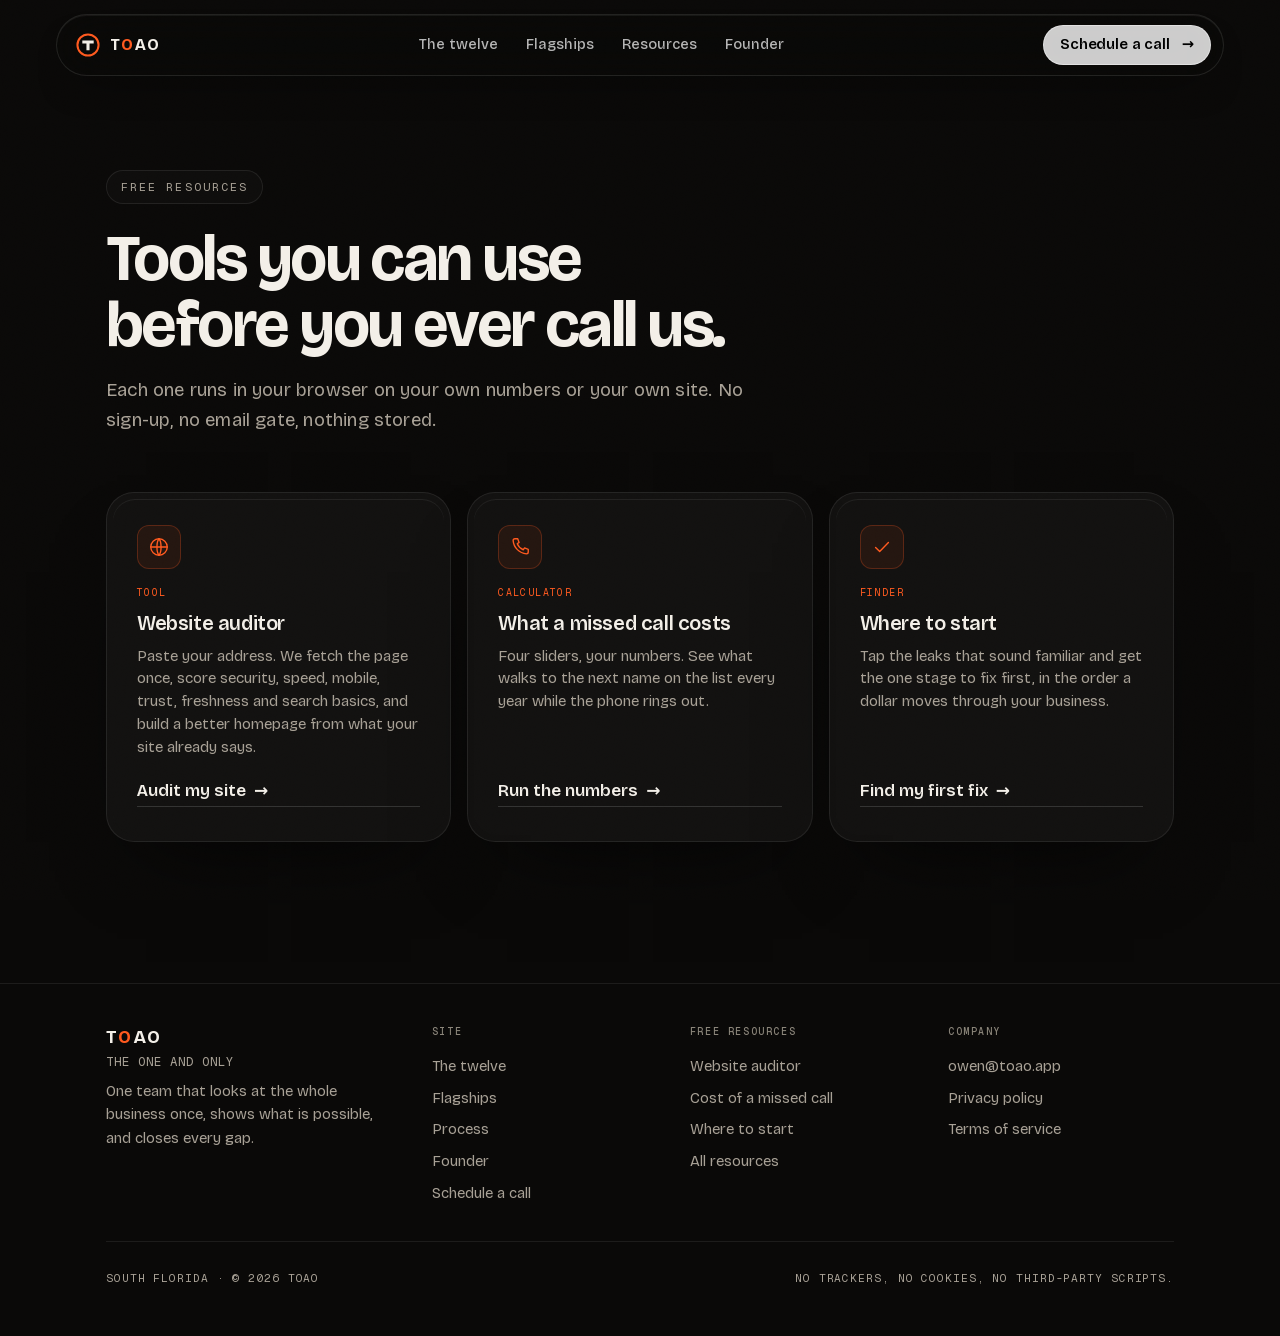
==== resources/index.html @ ac7adb7c "TOAO agency site: hero, demo console, twelve systems, booking calendar, resources, policies" ====
<!doctype html>
<html lang="en">
<head>
<meta charset="utf-8">
<meta name="viewport" content="width=device-width, initial-scale=1">
<title>Free resources · TOAO</title>
<meta name="description" content="Tools you can use before you ever call us: a website auditor, a missed-call cost calculator, and a leak finder.">
<meta property="og:image" content="https://toao.app/assets/og.jpg">
<meta name="twitter:card" content="summary_large_image">
<meta name="theme-color" content="#0a0908">
<link rel="icon" href="data:image/svg+xml,%3Csvg xmlns='http://www.w3.org/2000/svg' viewBox='0 0 64 64'%3E%3Crect width='64' height='64' rx='16' fill='%230a0908'/%3E%3Ccircle cx='32' cy='32' r='21' fill='none' stroke='%23ff5a1f' stroke-width='4.5'/%3E%3Cpath d='M20 23h24v6.5H35.2V44h-6.4V29.5H20z' fill='%23f3efe8'/%3E%3C/svg%3E">
<link rel="stylesheet" href="../assets/fonts.css">
<link rel="stylesheet" href="../styles.css">
<link rel="stylesheet" href="../page.css">
</head>
<body>
<a class="skip" href="#main">Skip to content</a>
<div class="grain" aria-hidden="true"></div>
<header class="nav-wrap">
  <nav class="nav" aria-label="Primary">
    <a class="brand" href="../index.html" aria-label="TOAO home"><span class="brand-mark" aria-hidden="true"><svg viewBox="0 0 64 64" width="26" height="26" aria-hidden="true"><circle class="ring" cx="32" cy="32" r="26"/><path class="tee" d="M18 21h28v7.5H35.8V45h-7.6V28.5H18z"/></svg></span><span class="brand-word">T<em>O</em>AO</span></a>
    <div class="nav-links"><a href="../index.html#journey">The twelve</a><a href="../index.html#flagships">Flagships</a><a href="../resources/index.html">Resources</a><a href="../index.html#founder">Founder</a></div>
    <a class="btn btn-sm btn-glass-light" href="../index.html#schedule">Schedule a call <span class="arrow" aria-hidden="true">→</span></a>
    <button class="burger" id="burger" aria-label="Open menu" aria-expanded="false" aria-controls="menu"><span></span><span></span></button>
  </nav>
</header>
<div class="menu" id="menu" hidden>
  <a href="../index.html#journey" style="--i:0">The twelve</a>
  <a href="../index.html#flagships" style="--i:1">Flagships</a>
  <a href="../resources/index.html" style="--i:2">Resources</a>
  <a href="../index.html#founder" style="--i:3">Founder</a>
  <a href="../index.html#schedule" style="--i:4">Schedule a call</a>
</div>
<main id="main">

<section class="page">
  <div class="wrap">
    <div class="page-head">
      <p class="eyebrow">Free resources</p>
      <h1>Tools you can use before you ever call us.</h1>
      <p class="lede">Each one runs in your browser on your own numbers or your own site. No sign-up, no email gate, nothing stored.</p>
    </div>
    <div class="post-list">
      <a class="bezel post-card" href="website-audit.html"><div class="bezel-in"><div class="post-body"><span class="res-ic"><svg class="glyph" viewBox="0 0 24 24" aria-hidden="true"><circle cx="12" cy="12" r="9"/><path d="M3 12h18M12 3c3 3.5 3 14.5 0 18M12 3c-3 3.5-3 14.5 0 18"/></svg></span><span class="mono">Tool</span><h3>Website auditor</h3><p>Paste your address. We fetch the page once, score security, speed, mobile, trust, freshness and search basics, and build a better homepage from what your site already says.</p><span class="link">Audit my site <span aria-hidden="true">→</span></span></div></div></a>
      <a class="bezel post-card" href="missed-call.html"><div class="bezel-in"><div class="post-body"><span class="res-ic"><svg class="glyph" viewBox="0 0 24 24" aria-hidden="true"><path d="M6.5 3h3l1.5 4-2 1.5a12 12 0 0 0 6.5 6.5L17 13l4 1.5v3a2 2 0 0 1-2 2A16 16 0 0 1 4.5 5a2 2 0 0 1 2-2z"/></svg></span><span class="mono">Calculator</span><h3>What a missed call costs</h3><p>Four sliders, your numbers. See what walks to the next name on the list every year while the phone rings out.</p><span class="link">Run the numbers <span aria-hidden="true">→</span></span></div></div></a>
      <a class="bezel post-card" href="../index.html#leaks"><div class="bezel-in"><div class="post-body"><span class="res-ic"><svg class="glyph" viewBox="0 0 24 24" aria-hidden="true"><path d="M5 12.5l4.5 4.5L19 7"/></svg></span><span class="mono">Finder</span><h3>Where to start</h3><p>Tap the leaks that sound familiar and get the one stage to fix first, in the order a dollar moves through your business.</p><span class="link">Find my first fix <span aria-hidden="true">→</span></span></div></div></a>
    </div>
  </div>
</section>
</main>
<footer class="foot">
  <div class="wrap">
    <div class="foot-cols">
      <div><span class="brand-word">T<em>O</em>AO</span><p class="mono">The One And Only</p><p class="foot-blurb">One team that looks at the whole business once, shows what is possible, and closes every gap.</p></div>
      <div><p class="foot-h">Site</p><a href="../index.html#journey">The twelve</a><a href="../index.html#flagships">Flagships</a><a href="../index.html#process">Process</a><a href="../index.html#founder">Founder</a><a href="../index.html#schedule">Schedule a call</a></div>
      <div><p class="foot-h">Free resources</p><a href="../resources/website-audit.html">Website auditor</a><a href="missed-call.html">Cost of a missed call</a><a href="../index.html#leaks">Where to start</a><a href="../resources/index.html">All resources</a></div>
      <div><p class="foot-h">Company</p><a href="mailto:owen@toao.app">owen@toao.app</a><a href="../privacy.html">Privacy policy</a><a href="../terms.html">Terms of service</a></div>
    </div>
    <div class="foot-bottom"><p class="mono foot-copy">South Florida · © 2026 TOAO</p><p class="mono foot-copy">No trackers, no cookies, no third-party scripts.</p></div>
  </div>
</footer>
<script src="../site.js" defer></script>
</body>
</html>
---- assets/fonts.css ----
@font-face{font-family: 'Bricolage Grotesque'; font-style: normal; font-weight: 400 700; font-stretch: 100%; font-display: swap; src: url('bricolage-400-700.woff2') format('woff2'); unicode-range: U+0000-00FF, U+0131, U+0152-0153, U+02BB-02BC, U+02C6, U+02DA, U+02DC, U+0304, U+0308, U+0329, U+2000-206F, U+20AC, U+2122, U+2191, U+2193, U+2212, U+2215, U+FEFF, U+FFFD;}
@font-face{font-family: 'Geist Mono'; font-style: normal; font-weight: 400; font-display: swap; src: url('geistmono-400.woff2') format('woff2'); unicode-range: U+0000-00FF, U+0131, U+0152-0153, U+02BB-02BC, U+02C6, U+02DA, U+02DC, U+0304, U+0308, U+0329, U+2000-206F, U+20AC, U+2122, U+2191, U+2193, U+2212, U+2215, U+FEFF, U+FFFD;}
@font-face{font-family: 'Geist Mono'; font-style: normal; font-weight: 500; font-display: swap; src: url('geistmono-500.woff2') format('woff2'); unicode-range: U+0000-00FF, U+0131, U+0152-0153, U+02BB-02BC, U+02C6, U+02DA, U+02DC, U+0304, U+0308, U+0329, U+2000-206F, U+20AC, U+2122, U+2191, U+2193, U+2212, U+2215, U+FEFF, U+FFFD;}
---- styles.css ----
/* TOAO design system. Tokens mirror DESIGN.md. Two families only:
   Bricolage Grotesque (display + body) and Geist Mono (labels, numbers). */
:root{
  --canvas:#0a0908; --surface:#121110; --raised:#1a1815; --well:#070605;
  --ink:#f3efe8; --muted:#a8a196; --dim:#8b857a;
  --hair:rgba(255,255,255,.08); --hair-2:rgba(255,255,255,.14); --hair-3:rgba(255,255,255,.22);
  --accent:#ff5a1f; --accent-2:#ff7a47; --accent-ink:#1a0a03;
  --accent-wash:rgba(255,90,31,.08); --accent-glow:rgba(255,90,31,.22);
  --ok:#3ddc84; --ok-wash:rgba(61,220,132,.12);
  --pill:999px; --r-card:28px; --r-in:22px; --r-md:16px; --r-sm:10px;
  --ease:cubic-bezier(.32,.72,0,1); --spring:cubic-bezier(.34,1.4,.64,1);
  --wrap:1180px; --gutter:clamp(20px,5vw,56px);
  --display:"Bricolage Grotesque",ui-sans-serif,system-ui,-apple-system,"Segoe UI",sans-serif;
  --mono:"Geist Mono",ui-monospace,SFMono-Regular,Menlo,monospace;
  color-scheme:dark;
}
*,*::before,*::after{box-sizing:border-box}
html{scroll-behavior:auto;-webkit-text-size-adjust:100%}
body{margin:0;background:var(--canvas);color:var(--ink);font:400 17px/1.6 var(--display);font-optical-sizing:auto;-webkit-font-smoothing:antialiased;overflow-x:hidden}
img{max-width:100%;display:block}
[hidden]{display:none!important}
a{color:inherit;text-decoration:none}
h1,h2,h3,h4{margin:0;font-weight:600;letter-spacing:-.02em;line-height:1.05;text-wrap:balance}
h1{font-size:clamp(2.5rem,5vw,4.5rem);font-weight:700;letter-spacing:-.035em;line-height:.98}
h1 em{font-style:normal;color:var(--accent)}
h2{font-size:clamp(1.9rem,3.6vw,3rem);letter-spacing:-.03em}
h3{font-size:1.35rem;letter-spacing:-.015em}
p{margin:0}
.mono{font-family:var(--mono);font-size:.78rem;letter-spacing:.08em;text-transform:uppercase;color:var(--muted)}
.muted{color:var(--muted)}
.wrap{max-width:var(--wrap);margin:0 auto;padding:0 var(--gutter)}
section{padding:clamp(88px,11vw,150px) 0}
.skip{position:absolute;left:-999px;top:8px;background:var(--accent);color:var(--accent-ink);padding:10px 16px;border-radius:var(--pill);z-index:100}
.skip:focus{left:12px}
:focus-visible{outline:2px solid var(--accent);outline-offset:3px;border-radius:var(--r-sm)}
::selection{background:var(--accent);color:var(--accent-ink)}

/* film grain, fixed and inert */
.grain{position:fixed;inset:0;z-index:60;pointer-events:none;opacity:.035;mix-blend-mode:overlay;
  background-image:url("data:image/svg+xml,%3Csvg xmlns='http://www.w3.org/2000/svg' width='160' height='160'%3E%3Cfilter id='n'%3E%3CfeTurbulence type='fractalNoise' baseFrequency='.9' numOctaves='2' stitchTiles='stitch'/%3E%3C/filter%3E%3Crect width='100%25' height='100%25' filter='url(%23n)'/%3E%3C/svg%3E")}

/* eyebrow + tags */
.eyebrow{display:inline-flex;align-items:center;gap:10px;font-family:var(--mono);font-size:.72rem;letter-spacing:.18em;text-transform:uppercase;color:var(--muted);margin-bottom:22px;padding:7px 14px;border:1px solid var(--hair);border-radius:var(--pill);background:rgba(255,255,255,.02)}
.pulse{width:7px;height:7px;border-radius:50%;background:var(--accent);box-shadow:0 0 0 0 var(--accent-glow);animation:pulse 2.2s var(--ease) infinite}
@keyframes pulse{0%{box-shadow:0 0 0 0 var(--accent-glow)}70%{box-shadow:0 0 0 9px rgba(255,90,31,0)}100%{box-shadow:0 0 0 0 rgba(255,90,31,0)}}
.tag{display:inline-block;align-self:flex-start;width:max-content;font-family:var(--mono);font-size:.68rem;letter-spacing:.16em;text-transform:uppercase;color:var(--accent);background:var(--accent-wash);border:1px solid rgba(255,90,31,.25);padding:5px 11px;border-radius:var(--pill);margin-bottom:18px}

/* buttons: pill + nested trailing icon */
.btn{display:inline-flex;align-items:center;gap:12px;padding:8px 8px 8px 22px;border-radius:var(--pill);background:var(--ink);color:var(--canvas);font-weight:600;font-size:1rem;letter-spacing:-.01em;border:0;cursor:pointer;min-height:48px;transition:transform .5s var(--spring),background .3s var(--ease),box-shadow .5s var(--ease);box-shadow:0 1px 0 rgba(255,255,255,.35) inset,0 20px 40px -20px rgba(0,0,0,.6)}
.btn:hover{transform:translateY(-2px);background:#fff;box-shadow:0 1px 0 rgba(255,255,255,.5) inset,0 24px 44px -18px rgba(0,0,0,.7)}
.btn:active{transform:scale(.985)}
.btn-ic{width:32px;height:32px;border-radius:50%;background:rgba(0,0,0,.08);display:grid;place-items:center;font-size:.95rem;transition:transform .5s var(--spring),background .3s var(--ease)}
.btn:hover .btn-ic{transform:translate(2px,-2px) scale(1.06);background:var(--accent);color:#fff}
.btn-ghost{background:transparent;color:var(--ink);border:1px solid var(--hair-2);box-shadow:none;padding:8px 22px}
.btn-ghost:hover{background:rgba(255,255,255,.05);border-color:var(--hair-3);box-shadow:none}
.btn-sm{min-height:40px;padding:6px 6px 6px 16px;font-size:.92rem}
.btn-sm .btn-ic{width:28px;height:28px}
.btn-full{width:100%;justify-content:space-between;margin-top:auto}
.btn-ghost.btn-full{justify-content:center}
.link{display:inline-flex;gap:8px;font-weight:600;color:var(--ink);border-bottom:1px solid var(--hair-2);padding-bottom:2px;transition:border-color .3s var(--ease),gap .3s var(--ease)}
.link:hover{border-color:var(--accent);gap:12px}

/* double bezel */
.bezel{background:rgba(255,255,255,.035);border:1px solid var(--hair);border-radius:var(--r-card);padding:6px;box-shadow:0 40px 80px -40px rgba(0,0,0,.8)}
.bezel-in{background:var(--surface);border-radius:var(--r-in);box-shadow:inset 0 1px 0 rgba(255,255,255,.07);height:100%}

/* nav: glass bar, logo left, links centre, action right */
.nav-wrap{position:fixed;top:0;left:0;right:0;z-index:50;padding:14px var(--gutter) 0;pointer-events:none}
.nav{pointer-events:auto;max-width:1440px;margin:0 auto;display:flex;align-items:center;justify-content:space-between;gap:26px;padding:10px 12px 10px 18px;border-radius:var(--pill);background:rgba(10,9,8,.35);backdrop-filter:blur(24px) saturate(140%);-webkit-backdrop-filter:blur(24px) saturate(140%);border:1px solid rgba(255,255,255,.1);box-shadow:0 1px 0 rgba(255,255,255,.06) inset,0 20px 40px -24px rgba(0,0,0,.9)}
.brand{display:flex;align-items:center;gap:9px;font-weight:700;letter-spacing:-.02em}
.brand-mark{display:grid;place-items:center;transition:transform .6s var(--spring)}
.brand-mark .ring{fill:none;stroke:var(--accent);stroke-width:5}
.brand-mark .tee{fill:var(--ink)}
.brand:hover .brand-mark{transform:rotate(90deg)}
.brand-word{font-weight:700;letter-spacing:.08em;font-size:1rem}
.brand-word em{font-style:normal;color:var(--accent)}
.nav-links{display:flex;gap:4px}
.nav-links a{padding:8px 12px;border-radius:var(--pill);font-size:.9rem;font-weight:500;color:rgba(255,255,255,.7);transition:color .3s var(--ease),background .3s var(--ease)}
.nav-links a:hover{color:#fff;background:rgba(255,255,255,.06)}
.burger{display:none;width:40px;height:40px;border-radius:50%;background:transparent;border:1px solid var(--hair-2);cursor:pointer;position:relative}
.burger span{position:absolute;left:11px;right:11px;height:1.5px;background:var(--ink);transition:transform .5s var(--ease),top .5s var(--ease)}
.burger span:first-child{top:15px}.burger span:last-child{top:23px}
.burger[aria-expanded="true"] span:first-child{top:19px;transform:rotate(45deg)}
.burger[aria-expanded="true"] span:last-child{top:19px;transform:rotate(-45deg)}
.menu{position:fixed;inset:0;z-index:40;background:rgba(10,9,8,.86);backdrop-filter:blur(30px);-webkit-backdrop-filter:blur(30px);display:flex;flex-direction:column;justify-content:center;padding:0 var(--gutter);gap:8px}
.menu a{font-size:clamp(2rem,9vw,3.4rem);font-weight:600;letter-spacing:-.03em;opacity:0;transform:translateY(24px);transition:opacity .6s var(--ease),transform .7s var(--ease);transition-delay:calc(var(--i)*70ms)}
.menu.open a{opacity:1;transform:none}

/* hero: full-bleed video, left-aligned glass copy */
.hero{position:relative;min-height:100vh;min-height:100dvh;display:flex;align-items:center;padding:140px 0 110px;overflow:hidden;background:var(--canvas)}
.hero-bg{position:absolute;inset:0;width:100%;height:100%;object-fit:cover;opacity:1;background:var(--canvas)}
.hero-shade{position:absolute;inset:0;pointer-events:none;background:linear-gradient(90deg,rgba(0,0,0,.62) 0%,rgba(0,0,0,.42) 34%,rgba(0,0,0,0) 66%),linear-gradient(180deg,rgba(10,9,8,.55) 0%,rgba(10,9,8,0) 28%,rgba(10,9,8,0) 62%,var(--canvas) 100%)}
.hero .wrap{position:relative;width:100%}
.hero-inner{max-width:768px}
.pill{display:inline-flex;align-items:center;gap:10px;padding:8px 14px 8px 12px;border-radius:var(--pill);background:rgba(255,255,255,.05);backdrop-filter:blur(16px);-webkit-backdrop-filter:blur(16px);border:1px solid rgba(255,255,255,.1);box-shadow:0 10px 30px -14px rgba(0,0,0,.8);font-size:.78rem;font-weight:500;color:rgba(255,255,255,.8);margin-bottom:20px}
.hero h1{font-size:clamp(2.6rem,5.6vw,5rem);letter-spacing:-.04em;line-height:1.05;color:#fff;margin-bottom:12px;text-wrap:pretty}
.lede{font-size:clamp(1.1rem,1.5vw,1.3rem);font-weight:400;letter-spacing:.01em;line-height:1.65;color:rgba(255,255,255,.8);max-width:56ch;margin:0 0 48px}
.cta-row{display:flex;flex-wrap:wrap;gap:16px}
.hero-note{margin-top:22px;font-size:.9rem;color:var(--dim)}
.btn-glass-light{background:rgba(255,255,255,.8);backdrop-filter:blur(18px);-webkit-backdrop-filter:blur(18px);border:1px solid rgba(255,255,255,.4);color:#000;font-weight:600;padding:8px 24px;box-shadow:0 0 0 0 rgba(255,255,255,0);transition:transform .5s var(--spring),background .3s var(--ease),box-shadow .5s var(--ease)}
.btn-glass-light:hover{background:#fff;transform:scale(1.05);box-shadow:0 0 40px -6px rgba(255,255,255,.55)}
.btn-glass-light .arrow{display:inline-block;transition:transform .4s var(--spring)}
.btn-glass-light:hover .arrow{transform:translateX(4px)}
.btn-glass-dark{background:rgba(0,0,0,.2);backdrop-filter:blur(18px);-webkit-backdrop-filter:blur(18px);border:1px solid rgba(255,255,255,.15);color:#fff;font-weight:500;padding:8px 24px;box-shadow:none}
.btn-glass-dark:hover{background:rgba(255,255,255,.1);transform:none;box-shadow:0 0 30px -10px rgba(255,255,255,.3)}
.btn-sm.btn-glass-light{padding:6px 16px}

/* demo section holds the console */
.demo{padding-top:clamp(70px,8vw,110px)}
.demo-grid{display:grid;grid-template-columns:.78fr 1.22fr;gap:clamp(28px,4vw,56px);align-items:start}
.demo-copy{position:sticky;top:110px}
.demo-copy h2{max-width:14ch;margin-bottom:14px}
.demo-copy .muted{max-width:34ch;font-size:1rem;margin-bottom:26px}
.demo-steps{list-style:none;margin:0;padding:0;display:flex;flex-direction:column}
.demo-steps li{display:grid;grid-template-columns:30px 1fr;gap:12px;align-items:start;padding:13px 0;border-top:1px solid var(--hair);color:var(--dim);transition:color .4s var(--ease)}
.demo-steps li:last-child{border-bottom:1px solid var(--hair)}
.demo-steps i{width:22px;height:22px;border-radius:50%;border:1px solid var(--hair-2);display:grid;place-items:center;font-family:var(--mono);font-size:.6rem;font-style:normal;color:var(--dim);transition:background .4s var(--ease),border-color .4s var(--ease),color .4s var(--ease)}
.demo-steps b{display:block;font-weight:600;font-size:.98rem;color:inherit}
.demo-steps span{font-size:.86rem;line-height:1.4}
.demo-steps li.on{color:var(--ink)}
.demo-steps li.on i{border-color:var(--accent);color:var(--accent);box-shadow:0 0 0 4px var(--accent-wash)}
.demo-steps li.done{color:var(--muted)}
.demo-steps li.done i{background:var(--ok);border-color:var(--ok);color:var(--canvas)}
.call-live{display:flex;align-items:center;gap:10px}
.wave{display:none;align-items:flex-end;gap:2px;height:16px}
.wave b{width:3px;border-radius:2px;background:var(--accent);height:30%;animation:wave 1s var(--ease) infinite}
.wave b:nth-child(2){animation-delay:.15s}.wave b:nth-child(3){animation-delay:.3s}.wave b:nth-child(4){animation-delay:.45s}
.wave.on{display:flex}
@keyframes wave{0%,100%{height:30%}50%{height:100%}}

/* console */
.console{min-height:460px}
.console-in{display:flex;flex-direction:column;overflow:hidden}
.con-bar{display:flex;align-items:center;gap:14px;padding:12px 14px;border-bottom:1px solid var(--hair);background:rgba(255,255,255,.02)}
.con-dots{display:flex;gap:5px}.con-dots i{width:9px;height:9px;border-radius:50%;background:var(--hair-3)}
.con-tabs{display:flex;gap:2px;margin:0 auto;background:var(--well);border-radius:var(--pill);padding:3px;border:1px solid var(--hair)}
.con-tabs button{border:0;background:transparent;color:var(--muted);font:500 .82rem var(--display);padding:6px 14px;border-radius:var(--pill);cursor:pointer;transition:background .4s var(--ease),color .3s var(--ease)}
.con-tabs button.on{background:var(--raised);color:var(--ink);box-shadow:inset 0 1px 0 rgba(255,255,255,.08)}
.con-live{font-family:var(--mono);font-size:.68rem;letter-spacing:.14em;text-transform:uppercase;color:var(--dim);display:flex;align-items:center;gap:6px}
.con-live i{width:6px;height:6px;border-radius:50%;background:var(--ok);animation:pulse 2s infinite}
.con-body{position:relative;flex:1;min-height:400px}
.pane{position:absolute;inset:0;padding:20px;opacity:0;transform:translateY(8px);transition:opacity .5s var(--ease),transform .6s var(--ease);display:flex;flex-direction:column;overflow:hidden}
.pane.on{opacity:1;transform:none}
.chip{display:inline-flex;align-items:center;gap:6px;font-family:var(--mono);font-size:.68rem;letter-spacing:.1em;text-transform:uppercase;padding:5px 10px;border-radius:var(--pill);border:1px solid var(--hair-2);color:var(--muted);background:rgba(255,255,255,.03)}
.chip-ok{color:var(--ok);border-color:rgba(61,220,132,.3);background:var(--ok-wash)}
.chip-live{color:var(--accent);border-color:rgba(255,90,31,.3);background:var(--accent-wash)}
.call-head{display:flex;justify-content:space-between;align-items:center;gap:12px;padding-bottom:14px;border-bottom:1px solid var(--hair)}
.call-head strong{display:block;font-size:1.05rem;margin-top:2px}
.transcript{list-style:none;margin:10px 0 0;padding:0 4px 4px 0;display:flex;flex-direction:column;gap:10px;flex:1;min-height:0;overflow-y:auto;scroll-behavior:smooth}
.transcript li{position:relative;max-width:78%;padding:10px 14px;border-radius:18px;font-size:.95rem;line-height:1.45;animation:bubble .5s var(--spring) both;margin-top:14px}
.transcript li[data-who]::before{content:attr(data-who);position:absolute;top:-14px;left:12px;font-family:var(--mono);font-size:.58rem;letter-spacing:.12em;text-transform:uppercase;color:var(--dim);white-space:nowrap}
.transcript li.caller[data-who]::before{left:auto;right:12px}
.transcript .agent{align-self:flex-start;background:var(--raised);border-bottom-left-radius:6px}
.transcript .caller{align-self:flex-end;background:var(--accent);color:var(--accent-ink);border-bottom-right-radius:6px}
.transcript .sys{align-self:stretch;max-width:none;margin-top:4px;background:transparent;font-family:var(--mono);font-size:.62rem;letter-spacing:.14em;text-transform:uppercase;color:var(--dim);padding:0;white-space:nowrap;display:flex;align-items:center;gap:12px;animation:none}
.transcript .sys::before,.transcript .sys::after{content:"";flex:1;height:1px;background:var(--hair-2)}
.transcript .typing{display:inline-flex;gap:4px;padding:2px 0}
.transcript .typing i{width:6px;height:6px;border-radius:50%;background:var(--muted);animation:dot 1s infinite}
.transcript .typing i:nth-child(2){animation-delay:.15s}.transcript .typing i:nth-child(3){animation-delay:.3s}
@keyframes dot{0%,60%,100%{opacity:.3;transform:translateY(0)}30%{opacity:1;transform:translateY(-3px)}}
@keyframes bubble{from{opacity:0;transform:translateY(10px) scale(.97)}to{opacity:1;transform:none}}
.call-foot{display:flex;flex-wrap:wrap;gap:8px;margin-top:16px;padding-top:14px;border-top:1px solid var(--hair);animation:bubble .6s var(--spring) both}
.browser{border:1px solid var(--hair);border-radius:var(--r-md);overflow:hidden;background:var(--well)}
.browser-bar{display:flex;align-items:center;gap:8px;padding:9px 12px;border-bottom:1px solid var(--hair)}
.browser-bar .mono{text-transform:none;letter-spacing:0;font-size:.74rem}
.lock{width:9px;height:11px;border:1.5px solid var(--ok);border-radius:3px;position:relative}
.lock::before{content:"";position:absolute;left:1.5px;top:-6px;width:4px;height:5px;border:1.5px solid var(--ok);border-bottom:0;border-radius:4px 4px 0 0}
.browser-page{padding:14px;background:linear-gradient(180deg,#f8f6f1,#efece5);color:#14110d}
.bp-nav{display:flex;gap:8px;align-items:center;margin-bottom:14px}
.bp-nav b{width:44px;height:10px;background:#14110d;border-radius:3px}.bp-nav i{width:26px;height:6px;background:#c9c3b8;border-radius:3px}.bp-nav u{margin-left:auto;width:52px;height:16px;background:#ff5a1f;border-radius:999px}
.bp-hero h4{font-size:1.15rem;letter-spacing:-.02em;line-height:1.1;max-width:14ch}
.bp-hero p{font-size:.72rem;color:#5a554d;margin:6px 0 10px;max-width:30ch}
.bp-cta{display:inline-block;background:#14110d;color:#fff;font-size:.68rem;font-weight:600;padding:6px 12px;border-radius:999px}
.bp-tiles{display:grid;grid-template-columns:repeat(3,1fr);gap:8px;margin-top:14px}
.bp-tiles span{height:38px;background:#fff;border:1px solid #e2ddd3;border-radius:8px}
.scores{list-style:none;margin:16px 0 0;padding:0;display:grid;grid-template-columns:repeat(4,1fr);gap:8px}
.scores li{background:var(--raised);border:1px solid var(--hair);border-radius:var(--r-md);padding:12px 10px;text-align:center;animation:bubble .5s var(--spring) both}
.scores b{display:block;font-size:1.5rem;font-weight:700;letter-spacing:-.03em;font-variant-numeric:tabular-nums;color:var(--ok)}
.scores span{font-family:var(--mono);font-size:.62rem;letter-spacing:.1em;text-transform:uppercase;color:var(--muted)}
.ai-head{display:flex;justify-content:space-between;align-items:center;padding-bottom:14px;border-bottom:1px solid var(--hair)}
.ai-thread{display:flex;flex-direction:column;gap:12px;margin-top:16px}
.ai-q{align-self:flex-end;background:var(--accent);color:var(--accent-ink);padding:10px 14px;border-radius:18px 18px 6px 18px;font-size:.95rem;min-height:40px;max-width:88%}
.ai-a{background:var(--raised);padding:14px;border-radius:18px 18px 18px 6px;font-size:.92rem;animation:bubble .5s var(--spring) both}
.ai-a ul{list-style:none;margin:10px 0;padding:0;display:flex;flex-direction:column;gap:6px}
.ai-a li{display:flex;justify-content:space-between;gap:10px;padding:8px 10px;background:var(--well);border:1px solid var(--hair);border-radius:var(--r-sm)}
.ai-a li .mono{text-transform:none;letter-spacing:0;font-size:.72rem;color:var(--ink);overflow:hidden;text-overflow:ellipsis;white-space:nowrap}
.ai-a li em{font-style:normal;font-family:var(--mono);font-size:.7rem;color:var(--accent);white-space:nowrap}
.ai-src{font-family:var(--mono);font-size:.66rem;letter-spacing:.1em;text-transform:uppercase;color:var(--ok)}
.caret{display:inline-block;width:2px;height:1em;background:currentColor;vertical-align:-2px;margin-left:2px;animation:caret 1s steps(1) infinite}
@keyframes caret{50%{opacity:0}}

/* proof */
.proof{padding-top:0}
.proof-grid{list-style:none;margin:0;padding:0;display:grid;grid-template-columns:repeat(4,1fr);border-top:1px solid var(--hair)}
.proof-grid li{padding:34px 26px 0 0;border-right:1px solid var(--hair);display:flex;flex-direction:column;gap:8px}
.proof-grid li:last-child{border-right:0}
.proof-grid li + li{padding-left:26px}
.proof-grid li > span{color:var(--muted);font-size:.95rem;max-width:22ch}
.num{font-size:clamp(2.6rem,4.6vw,4rem);font-weight:700;letter-spacing:-.04em;line-height:1;font-variant-numeric:tabular-nums}
.num small{font-size:.45em;color:var(--accent);font-weight:600;letter-spacing:-.01em}

/* split layouts */
.split{display:grid;grid-template-columns:1fr 1.25fr;gap:clamp(36px,6vw,96px);align-items:start}
.split-l h2{margin-bottom:18px}
.split-l .muted{max-width:38ch}
.leaks{display:flex;flex-direction:column}
.leak{display:grid;grid-template-columns:56px 1fr;gap:12px;padding:30px 0;border-top:1px solid var(--hair)}
.leak:last-child{border-bottom:1px solid var(--hair)}
.leak .mono{color:var(--accent);padding-top:6px}
.leak h3{grid-column:2;margin-bottom:8px}
.leak p{grid-column:2;color:var(--muted);max-width:52ch}
.leak .mono{grid-row:1/3}

/* cards */
.card-lede{color:var(--muted);line-height:1.55}
.checks{list-style:none;margin:0;padding:0;display:flex;flex-direction:column;gap:10px}
.checks li{position:relative;padding-left:26px;color:var(--ink);font-size:.97rem;line-height:1.45}
.checks li::before{content:"";position:absolute;left:0;top:.42em;width:14px;height:14px;border-radius:50%;border:1px solid rgba(255,90,31,.5);background:var(--accent-wash)}
.checks li::after{content:"";position:absolute;left:5px;top:calc(.42em + 3.5px);width:4px;height:6px;border:solid var(--accent);border-width:0 1.5px 1.5px 0;transform:rotate(45deg)}

/* process */
.process{background:linear-gradient(180deg,transparent,rgba(255,255,255,.02) 40%,transparent)}
.steps{list-style:none;margin:0;padding:0;counter-reset:s}
.steps li{display:grid;grid-template-columns:56px 1fr;gap:12px;padding:28px 0;border-top:1px solid var(--hair)}
.steps li:last-child{border-bottom:1px solid var(--hair)}
.steps .mono{color:var(--accent);padding-top:6px}
.steps h3{margin-bottom:8px}.steps p{color:var(--muted);max-width:52ch}

.terms-mini{margin-top:22px;max-width:36ch}
.terms-mini li{color:var(--muted)}

/* founder */
.founder .split{grid-template-columns:.8fr 1.2fr;align-items:center}
.portrait{max-width:420px}
.portrait .bezel-in{overflow:hidden;border-radius:var(--r-in)}
.portrait img{width:100%;height:auto;aspect-ratio:4/5;object-fit:cover;filter:saturate(.85) contrast(1.05)}
.founder-copy{display:flex;flex-direction:column;gap:20px}
.founder-copy h2{max-width:18ch}
.founder-copy p{color:var(--muted);max-width:56ch;font-size:1.05rem}
.sig{color:var(--accent)!important;margin-top:8px}

/* faq */
.acc{display:flex;flex-direction:column}
.acc details{border-top:1px solid var(--hair)}
.acc details:last-child{border-bottom:1px solid var(--hair)}
.acc summary{list-style:none;cursor:pointer;display:flex;justify-content:space-between;align-items:center;gap:20px;padding:22px 0;font-weight:600;font-size:1.12rem;letter-spacing:-.01em}
.acc summary::-webkit-details-marker{display:none}
.acc summary span{flex:0 0 32px;height:32px;border-radius:50%;border:1px solid var(--hair-2);position:relative;transition:transform .5s var(--spring),background .3s var(--ease)}
.acc summary span::before,.acc summary span::after{content:"";position:absolute;left:50%;top:50%;width:12px;height:1.5px;background:var(--ink);transform:translate(-50%,-50%)}
.acc summary span::after{transform:translate(-50%,-50%) rotate(90deg)}
.acc details[open] summary span{transform:rotate(45deg);background:var(--accent);border-color:var(--accent)}
.acc details[open] summary span::before,.acc details[open] summary span::after{background:var(--accent-ink)}
.acc details p{color:var(--muted);padding:0 60px 24px 0;max-width:60ch;animation:bubble .5s var(--ease) both}

/* schedule */
.schedule{padding-top:0}
.schedule-card .bezel-in{padding:clamp(28px,4vw,52px);background:radial-gradient(60% 80% at 0% 0%,rgba(255,90,31,.12),transparent 60%),var(--surface)}
.schedule-card h2{margin:0 0 16px}
.sched-checks{margin-top:22px}
.sched-head{margin-bottom:34px}
.sched-head h2{max-width:20ch}

/* footer */
.foot{padding:40px 0 48px;border-top:1px solid var(--hair)}
.foot-grid{display:flex;align-items:center;justify-content:space-between;gap:20px;flex-wrap:wrap}
.foot .brand-word{font-size:1.1rem}
.foot-links{display:flex;gap:22px}
.foot-links a{color:var(--muted);font-size:.92rem}
.foot-links a:hover{color:var(--ink)}
.foot-copy{font-size:.7rem}

/* reveal */
.reveal{opacity:0;transform:translateY(18px)}
.reveal.in{opacity:1;transform:none;transition:opacity .7s var(--ease),transform .8s var(--ease)}

/* responsive */
@media (max-width:1020px){
  .console{min-height:0}
  .demo-grid{grid-template-columns:1fr}
  .demo-copy{position:static}
  .proof-grid{grid-template-columns:repeat(2,1fr)}
  .proof-grid li{padding-left:0!important;border-right:0;padding-bottom:24px}
  .proof-grid li:nth-child(odd){border-right:1px solid var(--hair);padding-right:26px}
  .proof-grid li:nth-child(even){padding-left:26px!important}
}
@media (max-width:760px){
  .nav-links,.nav > .btn{display:none}
  .hero{padding:130px 0 90px}
  .burger{display:block}
  .split,.founder .split{grid-template-columns:1fr;gap:32px}
  .form{grid-template-columns:1fr}
  .form label{grid-column:1/-1}

  .scores{grid-template-columns:repeat(2,1fr)}
  .pane{padding:16px}
  .con-tabs button{padding:6px 10px;font-size:.76rem}
  .con-live{display:none}
  .proof-grid{grid-template-columns:1fr}
  .proof-grid li{border-right:0!important;padding:26px 0 0!important;border-top:1px solid var(--hair)}
  .proof-grid li:first-child{border-top:0}
  .proof-grid li:nth-child(even){padding-left:0!important}
  .portrait{max-width:100%}
  .acc details p{padding-right:0}
  .foot-grid{flex-direction:column;align-items:flex-start}
}
@media (prefers-reduced-motion:reduce){
  *{animation:none!important;transition:none!important}
  html{scroll-behavior:auto}
  .reveal{opacity:1;transform:none}
  .pane{transform:none}
}
---- page.css ----
/* page.css: layout for the inner pages (blog, policies) and the
   "More from TOAO" section on the home page. Tokens from styles.css. */

/* ---------- more from TOAO (home) ---------- */
.more{padding-top:0}
.more-head{display:flex;justify-content:space-between;align-items:flex-end;gap:24px;margin-bottom:34px}
.more-head h2{max-width:16ch}
.posts{display:grid;grid-template-columns:repeat(3,1fr);gap:16px}
.post-card{display:flex;flex-direction:column;min-height:100%}
.post-card .bezel-in{padding:0;display:flex;flex-direction:column;overflow:hidden}
.post-body{padding:26px 24px 28px;display:flex;flex-direction:column;gap:10px;flex:1}
.post-body .mono{font-size:.62rem;letter-spacing:.14em;color:var(--accent)}
.post-body h3{font-size:1.25rem;letter-spacing:-.02em;line-height:1.2}
.post-body p{color:var(--muted);font-size:.95rem;line-height:1.5}
.post-body .link{margin-top:auto;padding-top:8px}
.post-card:hover .bezel-in{border-color:var(--hair-3)}

/* ---------- inner page shell ---------- */
.page{padding-top:clamp(130px,16vw,170px)}
.page-head{max-width:760px;margin-bottom:clamp(36px,5vw,56px)}
.page-head h1{font-size:clamp(2.2rem,5vw,4.2rem);letter-spacing:-.04em;line-height:1.02;margin:0 0 18px}
.page-head .lede{margin-bottom:0;font-size:1.15rem;color:var(--muted)}
.meta{display:flex;flex-wrap:wrap;gap:14px;align-items:center;font-family:var(--mono);font-size:.68rem;letter-spacing:.14em;text-transform:uppercase;color:var(--dim);margin-bottom:22px}
.meta b{color:var(--accent);font-weight:500}
.cover{margin:0 0 clamp(36px,5vw,56px)}
.cover .bezel-in{overflow:hidden}
.cover img{width:100%;height:auto;aspect-ratio:16/8;object-fit:cover;display:block}

/* ---------- prose ---------- */
.prose{max-width:720px;font-size:1.08rem;line-height:1.7;color:var(--muted)}
.prose h2{font-size:clamp(1.5rem,2.6vw,2.1rem);color:var(--ink);margin:clamp(40px,5vw,56px) 0 16px;letter-spacing:-.025em}
.prose h3{font-size:1.2rem;color:var(--ink);margin:28px 0 10px}
.prose p{margin:0 0 20px}
.prose strong{color:var(--ink);font-weight:600}
.prose ul,.prose ol{margin:0 0 22px;padding-left:22px}
.prose li{margin-bottom:8px}
.prose li::marker{color:var(--accent)}
.prose a{color:var(--ink);border-bottom:1px solid var(--hair-3)}
.prose a:hover{border-color:var(--accent)}
.prose blockquote{margin:28px 0;padding:22px 26px;border-left:2px solid var(--accent);background:rgba(255,255,255,.03);border-radius:0 var(--r-md) var(--r-md) 0;color:var(--ink);font-size:1.15rem;letter-spacing:-.01em}
.prose .callout{margin:28px 0;padding:22px 24px;border:1px solid rgba(255,90,31,.3);border-radius:var(--r-md);background:var(--accent-wash);color:var(--ink);font-size:1rem}
.prose .callout .mono{display:block;color:var(--accent);font-size:.62rem;letter-spacing:.14em;margin-bottom:8px}
.prose hr{border:0;border-top:1px solid var(--hair);margin:40px 0}
.prose .updated{font-family:var(--mono);font-size:.68rem;letter-spacing:.12em;text-transform:uppercase;color:var(--dim)}
.article-grid{display:grid;grid-template-columns:1fr 300px;gap:clamp(36px,6vw,80px);align-items:start}
.aside{position:sticky;top:110px;display:flex;flex-direction:column;gap:16px}
.aside .bezel-in{padding:22px}
.aside h4{font-size:1rem;margin-bottom:8px}
.aside p{color:var(--muted);font-size:.92rem;line-height:1.5;margin-bottom:14px}
.aside .btn{width:100%;justify-content:space-between}
.next-post{margin-top:clamp(48px,7vw,80px);padding-top:32px;border-top:1px solid var(--hair)}
.next-post .mono{color:var(--dim);font-size:.66rem;letter-spacing:.14em;margin-bottom:8px}
.next-post a{font-size:1.3rem;font-weight:600;letter-spacing:-.02em;color:var(--ink);border-bottom:1px solid var(--hair-3)}
.next-post a:hover{border-color:var(--accent)}

.res-ic{width:44px;height:44px;border-radius:12px;display:grid;place-items:center;background:var(--accent-wash);border:1px solid rgba(255,90,31,.25);color:var(--accent);margin-bottom:6px}
.res-ic .glyph{width:22px;height:22px;fill:none;stroke:currentColor;stroke-width:1.5;stroke-linecap:round;stroke-linejoin:round}
.post-list{display:grid;grid-template-columns:repeat(3,1fr);gap:16px}

/* ---------- footer columns ---------- */
.foot-cols{display:grid;grid-template-columns:1.3fr 1fr 1fr 1fr;gap:32px;padding-bottom:32px;margin-bottom:28px;border-bottom:1px solid var(--hair)}
.foot-cols .foot-h{font-family:var(--mono);font-size:.62rem;letter-spacing:.16em;text-transform:uppercase;color:var(--dim);margin:0 0 12px;font-weight:500}
.foot-cols a{display:block;color:var(--muted);font-size:.92rem;padding:4px 0}
.foot-cols a:hover{color:var(--ink)}
.foot-blurb{color:var(--muted);font-size:.92rem;max-width:32ch;margin-top:8px}
.foot-bottom{display:flex;justify-content:space-between;align-items:center;gap:16px;flex-wrap:wrap}

@media (max-width:1020px){
  .posts,.post-list{grid-template-columns:1fr 1fr}
  .dials{grid-template-columns:repeat(3,1fr)}
  .audit-grid{grid-template-columns:1fr}
  .article-grid{grid-template-columns:1fr}
  .aside{position:static}
  .foot-cols{grid-template-columns:1fr 1fr}
}
@media (max-width:760px){
  .posts,.post-list{grid-template-columns:1fr}
  .dials{grid-template-columns:repeat(2,1fr)}
  .audit-row{grid-template-columns:1fr}
  .prev-bar{flex-wrap:wrap}
  .more-head{flex-direction:column;align-items:flex-start}
  .foot-cols{grid-template-columns:1fr}
}

/* ---------- website auditor ---------- */
.audit-row{display:grid;grid-template-columns:1fr auto;gap:12px;max-width:760px}
.audit-row input{background:var(--well);border:1px solid var(--hair-2);border-radius:var(--pill);color:var(--ink);font:500 1.05rem var(--display);padding:14px 22px;min-height:52px;outline:0;transition:border-color .3s var(--ease),box-shadow .3s var(--ease)}
.audit-row input:focus{border-color:var(--accent);box-shadow:0 0 0 3px var(--accent-wash)}
.audit-row .btn{min-height:52px}
.audit-status{font-family:var(--mono);font-size:.7rem;letter-spacing:.12em;text-transform:uppercase;color:var(--dim);margin-top:14px;min-height:1.2em}
.audit-status.err{color:var(--accent)}
.audit-grid{display:grid;grid-template-columns:1fr 1fr;gap:16px;margin-top:clamp(32px,4vw,48px)}
.audit-card .bezel-in{padding:clamp(22px,3vw,32px)}
.audit-card h3{font-size:1.2rem;margin-bottom:6px}
.audit-card .sub{color:var(--muted);font-size:.92rem;margin-bottom:18px}
.overall{display:flex;align-items:center;gap:24px;margin-bottom:22px}
.dial{position:relative;width:96px;height:96px;flex:0 0 96px}
.dial svg{width:100%;height:100%;transform:rotate(-90deg)}
.dial circle{fill:none;stroke-width:7;stroke-linecap:round}
.dial .track{stroke:var(--hair-2)}
.dial .bar{stroke:var(--accent);stroke-dasharray:264;stroke-dashoffset:264;transition:stroke-dashoffset 1.1s var(--ease)}
.dial.good .bar{stroke:var(--ok)}.dial.mid .bar{stroke:#f2b84b}
.dial b{position:absolute;inset:0;display:grid;place-items:center;font-size:1.7rem;font-weight:700;letter-spacing:-.04em;font-variant-numeric:tabular-nums}
.overall h4{font-size:1.6rem;letter-spacing:-.03em;margin-bottom:4px}
.overall p{color:var(--muted);font-size:.95rem}
.dials{display:grid;grid-template-columns:repeat(3,1fr);gap:10px}
.dials li{list-style:none;display:flex;flex-direction:column;align-items:center;gap:8px;padding:14px 6px;border:1px solid var(--hair);border-radius:var(--r-md);background:var(--well)}
.dials .dial{width:64px;height:64px;flex-basis:64px}
.dials .dial b{font-size:1.15rem}
.dials .dial circle{stroke-width:6}
.dials span{font-family:var(--mono);font-size:.58rem;letter-spacing:.1em;text-transform:uppercase;color:var(--muted);text-align:center}
.findings{list-style:none;margin:0;padding:0;display:flex;flex-direction:column}
.findings li{display:grid;grid-template-columns:22px 1fr;gap:12px;padding:12px 0;border-top:1px solid var(--hair);font-size:.95rem;line-height:1.45}
.findings li:first-child{border-top:0}
.findings i{width:18px;height:18px;border-radius:50%;margin-top:2px;border:1px solid var(--hair-3);position:relative}
.findings i::after{content:"";position:absolute;inset:4px;border-radius:50%}
.findings .pass i{border-color:rgba(61,220,132,.5)}.findings .pass i::after{background:var(--ok)}
.findings .fail i{border-color:rgba(255,90,31,.6)}.findings .fail i::after{background:var(--accent)}
.findings .warn i{border-color:rgba(242,184,75,.6)}.findings .warn i::after{background:#f2b84b}
.findings b{color:var(--ink);display:block}
.findings span{color:var(--muted)}
.facts{display:grid;grid-template-columns:1fr 1fr;gap:8px 18px;margin-top:6px}
.facts div{padding:10px 12px;border:1px solid var(--hair);border-radius:var(--r-sm);background:var(--well)}
.facts .mono{font-size:.58rem;letter-spacing:.12em;color:var(--dim);display:block;margin-bottom:3px}
.facts b{font-size:1.05rem;font-variant-numeric:tabular-nums}
.preview{margin-top:16px}
.preview .bezel-in{padding:0;overflow:hidden}
.prev-bar{display:flex;align-items:center;justify-content:space-between;gap:12px;padding:12px 16px;border-bottom:1px solid var(--hair);background:rgba(255,255,255,.02)}
.prev-bar .mono{font-size:.62rem;letter-spacing:.12em;color:var(--muted)}
.prev-tabs{display:flex;gap:2px;background:var(--well);border-radius:var(--pill);padding:3px;border:1px solid var(--hair)}
.prev-tabs button{border:0;background:transparent;color:var(--muted);font:500 .78rem var(--display);padding:5px 12px;border-radius:var(--pill);cursor:pointer}
.prev-tabs button.on{background:var(--raised);color:var(--ink)}
.prev-frame{background:#fff;display:flex;justify-content:center;transition:padding .4s var(--ease)}
.prev-frame iframe{width:100%;height:720px;border:0;display:block;background:#fff;transition:width .4s var(--ease)}
.prev-frame.mobile{padding:18px 0;background:var(--well)}
.prev-frame.mobile iframe{width:390px;border-radius:24px;border:1px solid var(--hair-3)}
.prev-note{font-size:.85rem;color:var(--dim);padding:12px 16px;border-top:1px solid var(--hair)}
.audit-cta{display:flex;gap:12px;flex-wrap:wrap;margin-top:22px}
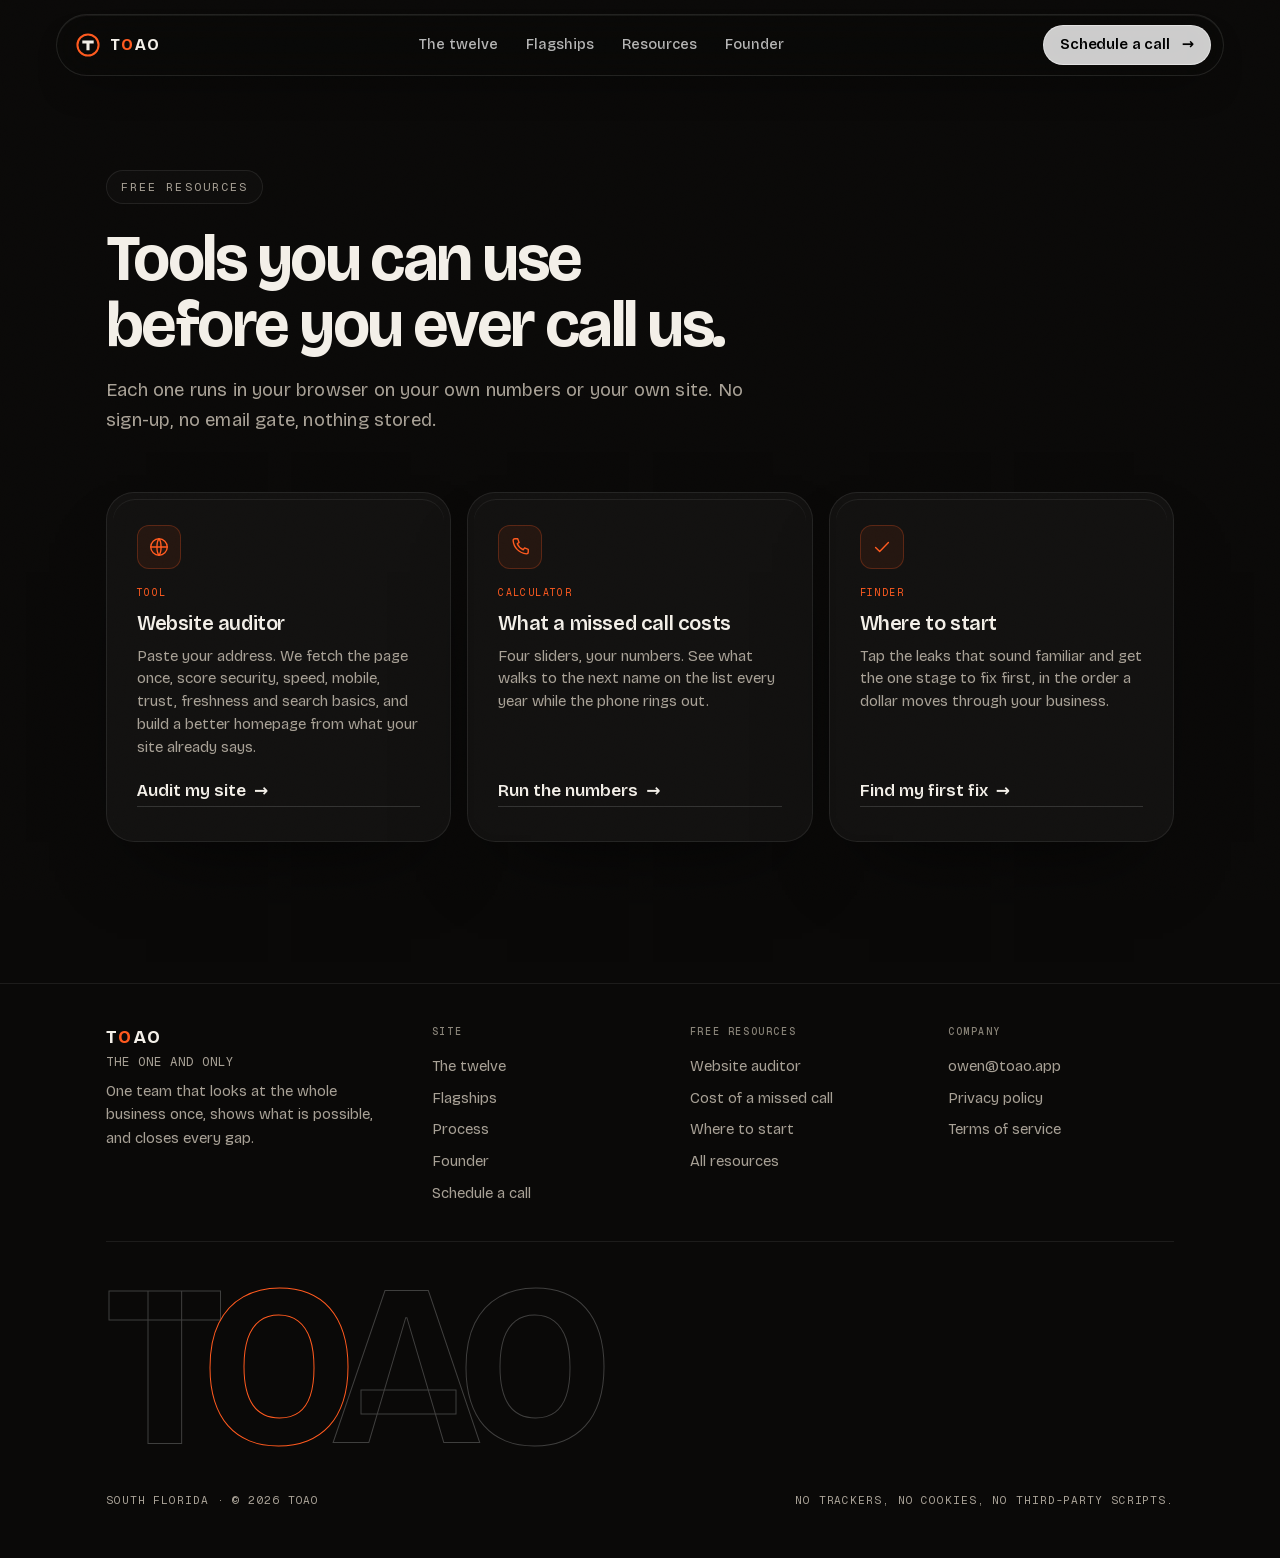
==== commit eab714eb: "404 page, robots, sitemap, footer signature, flagship tag" ====
--- a/resources/index.html
+++ b/resources/index.html
@@ -41,9 +41,9 @@
       <p class="lede">Each one runs in your browser on your own numbers or your own site. No sign-up, no email gate, nothing stored.</p>
     </div>
     <div class="post-list">
-      <a class="bezel post-card" href="website-audit.html"><div class="bezel-in"><div class="post-body"><span class="res-ic"><svg class="glyph" viewBox="0 0 24 24" aria-hidden="true"><circle cx="12" cy="12" r="9"/><path d="M3 12h18M12 3c3 3.5 3 14.5 0 18M12 3c-3 3.5-3 14.5 0 18"/></svg></span><span class="mono">Tool</span><h3>Website auditor</h3><p>Paste your address. We fetch the page once, score security, speed, mobile, trust, freshness and search basics, and build a better homepage from what your site already says.</p><span class="link">Audit my site <span aria-hidden="true">→</span></span></div></div></a>
-      <a class="bezel post-card" href="missed-call.html"><div class="bezel-in"><div class="post-body"><span class="res-ic"><svg class="glyph" viewBox="0 0 24 24" aria-hidden="true"><path d="M6.5 3h3l1.5 4-2 1.5a12 12 0 0 0 6.5 6.5L17 13l4 1.5v3a2 2 0 0 1-2 2A16 16 0 0 1 4.5 5a2 2 0 0 1 2-2z"/></svg></span><span class="mono">Calculator</span><h3>What a missed call costs</h3><p>Four sliders, your numbers. See what walks to the next name on the list every year while the phone rings out.</p><span class="link">Run the numbers <span aria-hidden="true">→</span></span></div></div></a>
-      <a class="bezel post-card" href="../index.html#leaks"><div class="bezel-in"><div class="post-body"><span class="res-ic"><svg class="glyph" viewBox="0 0 24 24" aria-hidden="true"><path d="M5 12.5l4.5 4.5L19 7"/></svg></span><span class="mono">Finder</span><h3>Where to start</h3><p>Tap the leaks that sound familiar and get the one stage to fix first, in the order a dollar moves through your business.</p><span class="link">Find my first fix <span aria-hidden="true">→</span></span></div></div></a>
+      <a class="bezel post-card" href="website-audit.html"><div class="bezel-in"><div class="post-body"><span class="res-ic"><svg class="glyph" viewBox="0 0 24 24" aria-hidden="true"><circle cx="12" cy="12" r="9"/><path d="M3 12h18M12 3c3 3.5 3 14.5 0 18M12 3c-3 3.5-3 14.5 0 18"/></svg></span><span class="mono">Tool</span><h2>Website auditor</h2><p>Paste your address. We fetch the page once, score security, speed, mobile, trust, freshness and search basics, and build a better homepage from what your site already says.</p><span class="link">Audit my site <span aria-hidden="true">→</span></span></div></div></a>
+      <a class="bezel post-card" href="missed-call.html"><div class="bezel-in"><div class="post-body"><span class="res-ic"><svg class="glyph" viewBox="0 0 24 24" aria-hidden="true"><path d="M6.5 3h3l1.5 4-2 1.5a12 12 0 0 0 6.5 6.5L17 13l4 1.5v3a2 2 0 0 1-2 2A16 16 0 0 1 4.5 5a2 2 0 0 1 2-2z"/></svg></span><span class="mono">Calculator</span><h2>What a missed call costs</h2><p>Four sliders, your numbers. See what walks to the next name on the list every year while the phone rings out.</p><span class="link">Run the numbers <span aria-hidden="true">→</span></span></div></div></a>
+      <a class="bezel post-card" href="../index.html#leaks"><div class="bezel-in"><div class="post-body"><span class="res-ic"><svg class="glyph" viewBox="0 0 24 24" aria-hidden="true"><path d="M5 12.5l4.5 4.5L19 7"/></svg></span><span class="mono">Finder</span><h2>Where to start</h2><p>Tap the leaks that sound familiar and get the one stage to fix first, in the order a dollar moves through your business.</p><span class="link">Find my first fix <span aria-hidden="true">→</span></span></div></div></a>
     </div>
   </div>
 </section>
@@ -56,6 +56,7 @@
       <div><p class="foot-h">Free resources</p><a href="../resources/website-audit.html">Website auditor</a><a href="missed-call.html">Cost of a missed call</a><a href="../index.html#leaks">Where to start</a><a href="../resources/index.html">All resources</a></div>
       <div><p class="foot-h">Company</p><a href="mailto:owen@toao.app">owen@toao.app</a><a href="../privacy.html">Privacy policy</a><a href="../terms.html">Terms of service</a></div>
     </div>
+    <p class="foot-sig" aria-hidden="true">T<em>O</em>AO</p>
     <div class="foot-bottom"><p class="mono foot-copy">South Florida · © 2026 TOAO</p><p class="mono foot-copy">No trackers, no cookies, no third-party scripts.</p></div>
   </div>
 </footer>
--- a/styles.css
+++ b/styles.css
@@ -20,6 +20,8 @@
 img{max-width:100%;display:block}
 [hidden]{display:none!important}
 a{color:inherit;text-decoration:none}
+a,button,input,select,label{touch-action:manipulation;-webkit-tap-highlight-color:transparent}
+section[id],[id^="leaks"],footer{scroll-margin-top:90px}
 h1,h2,h3,h4{margin:0;font-weight:600;letter-spacing:-.02em;line-height:1.05;text-wrap:balance}
 h1{font-size:clamp(2.5rem,5vw,4.5rem);font-weight:700;letter-spacing:-.035em;line-height:.98}
 h1 em{font-style:normal;color:var(--accent)}
@@ -77,12 +79,13 @@
 .nav-links{display:flex;gap:4px}
 .nav-links a{padding:8px 12px;border-radius:var(--pill);font-size:.9rem;font-weight:500;color:rgba(255,255,255,.7);transition:color .3s var(--ease),background .3s var(--ease)}
 .nav-links a:hover{color:#fff;background:rgba(255,255,255,.06)}
+.nav.on-light{background:rgba(10,9,8,.92);border-color:rgba(255,255,255,.14)}
 .burger{display:none;width:40px;height:40px;border-radius:50%;background:transparent;border:1px solid var(--hair-2);cursor:pointer;position:relative}
 .burger span{position:absolute;left:11px;right:11px;height:1.5px;background:var(--ink);transition:transform .5s var(--ease),top .5s var(--ease)}
 .burger span:first-child{top:15px}.burger span:last-child{top:23px}
 .burger[aria-expanded="true"] span:first-child{top:19px;transform:rotate(45deg)}
 .burger[aria-expanded="true"] span:last-child{top:19px;transform:rotate(-45deg)}
-.menu{position:fixed;inset:0;z-index:40;background:rgba(10,9,8,.86);backdrop-filter:blur(30px);-webkit-backdrop-filter:blur(30px);display:flex;flex-direction:column;justify-content:center;padding:0 var(--gutter);gap:8px}
+.menu{position:fixed;inset:0;z-index:40;overscroll-behavior:contain;background:rgba(10,9,8,.86);backdrop-filter:blur(30px);-webkit-backdrop-filter:blur(30px);display:flex;flex-direction:column;justify-content:center;padding:0 var(--gutter);gap:8px}
 .menu a{font-size:clamp(2rem,9vw,3.4rem);font-weight:600;letter-spacing:-.03em;opacity:0;transform:translateY(24px);transition:opacity .6s var(--ease),transform .7s var(--ease);transition-delay:calc(var(--i)*70ms)}
 .menu.open a{opacity:1;transform:none}
 
@@ -104,6 +107,14 @@
 .btn-glass-dark{background:rgba(0,0,0,.2);backdrop-filter:blur(18px);-webkit-backdrop-filter:blur(18px);border:1px solid rgba(255,255,255,.15);color:#fff;font-weight:500;padding:8px 24px;box-shadow:none}
 .btn-glass-dark:hover{background:rgba(255,255,255,.1);transform:none;box-shadow:0 0 30px -10px rgba(255,255,255,.3)}
 .btn-sm.btn-glass-light{padding:6px 16px}
+
+/* pause control for the decorative hero loop (WCAG 2.2.2) */
+.vid-toggle{position:absolute;right:clamp(16px,3vw,40px);bottom:clamp(18px,3vw,36px);z-index:2;width:44px;height:44px;border-radius:50%;border:1px solid rgba(255,255,255,.2);background:rgba(10,9,8,.5);backdrop-filter:blur(12px);-webkit-backdrop-filter:blur(12px);color:#fff;cursor:pointer;display:grid;place-items:center;transition:background .3s var(--ease),border-color .3s var(--ease)}
+.vid-toggle:hover{background:rgba(10,9,8,.75);border-color:rgba(255,255,255,.4)}
+.vid-toggle svg{width:18px;height:18px;fill:none;stroke:currentColor;stroke-width:2;stroke-linecap:round;stroke-linejoin:round}
+.vid-toggle .ic-play{display:none;fill:currentColor;stroke:none}
+.vid-toggle[aria-pressed="true"] .ic-pause{display:none}
+.vid-toggle[aria-pressed="true"] .ic-play{display:block}
 
 /* demo section holds the console */
 .demo{padding-top:clamp(70px,8vw,110px)}
--- a/page.css
+++ b/page.css
@@ -10,7 +10,7 @@
 .post-card .bezel-in{padding:0;display:flex;flex-direction:column;overflow:hidden}
 .post-body{padding:26px 24px 28px;display:flex;flex-direction:column;gap:10px;flex:1}
 .post-body .mono{font-size:.62rem;letter-spacing:.14em;color:var(--accent)}
-.post-body h3{font-size:1.25rem;letter-spacing:-.02em;line-height:1.2}
+.post-body h3,.post-body h2{font-size:1.25rem;letter-spacing:-.02em;line-height:1.2}
 .post-body p{color:var(--muted);font-size:.95rem;line-height:1.5}
 .post-body .link{margin-top:auto;padding-top:8px}
 .post-card:hover .bezel-in{border-color:var(--hair-3)}
@@ -58,6 +58,9 @@
 .post-list{display:grid;grid-template-columns:repeat(3,1fr);gap:16px}
 
 /* ---------- footer columns ---------- */
+.foot-sig{font-size:clamp(4.5rem,18vw,15rem);font-weight:700;letter-spacing:-.06em;line-height:.85;margin:10px 0 26px;color:transparent;-webkit-text-stroke:1px var(--hair-3);user-select:none}
+.foot-sig em{font-style:normal;color:transparent;-webkit-text-stroke:1px var(--accent)}
+.nf h1{max-width:14ch}
 .foot-cols{display:grid;grid-template-columns:1.3fr 1fr 1fr 1fr;gap:32px;padding-bottom:32px;margin-bottom:28px;border-bottom:1px solid var(--hair)}
 .foot-cols .foot-h{font-family:var(--mono);font-size:.62rem;letter-spacing:.16em;text-transform:uppercase;color:var(--dim);margin:0 0 12px;font-weight:500}
 .foot-cols a{display:block;color:var(--muted);font-size:.92rem;padding:4px 0}
